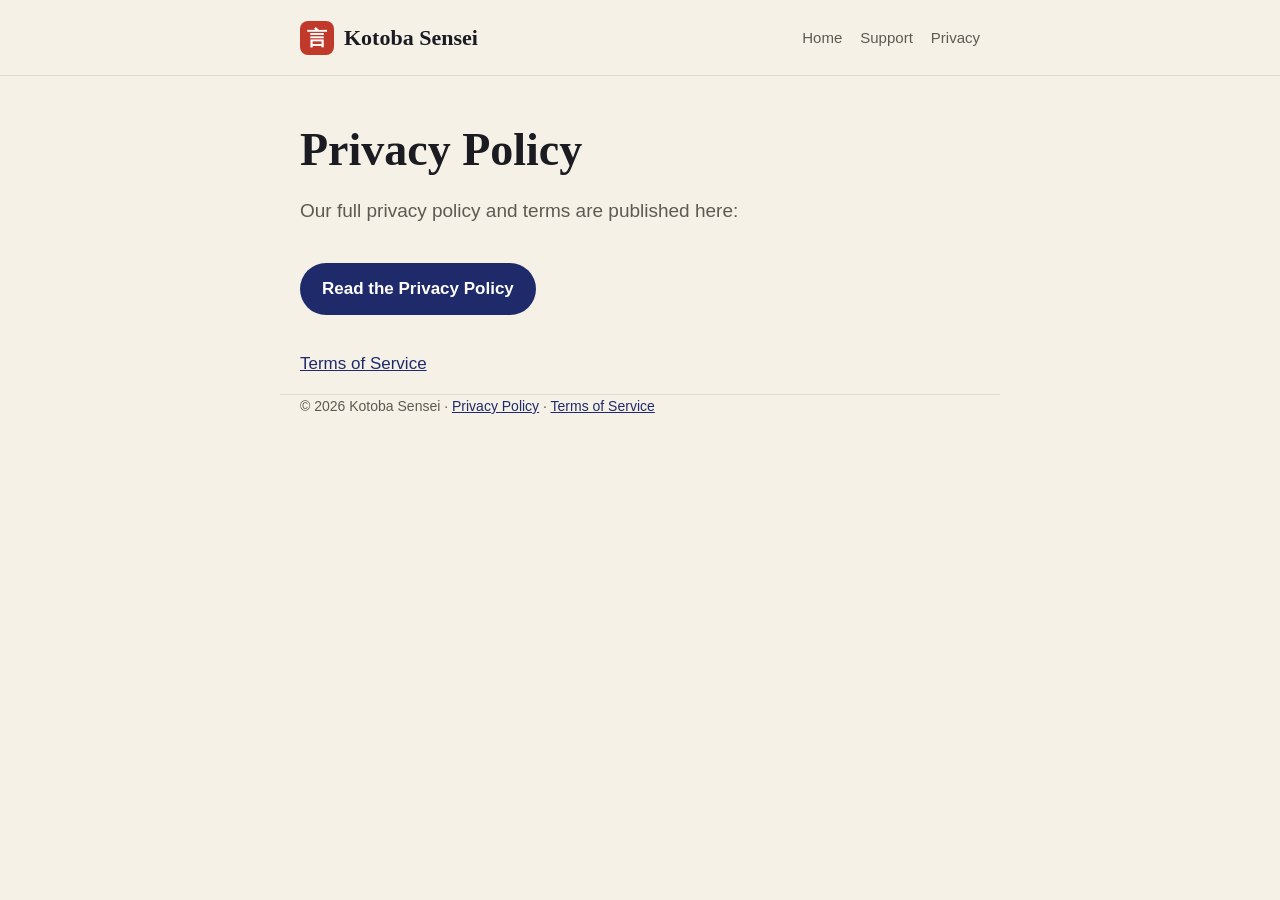
==== privacy.html @ 740f8235 "Add files via upload" ====
<!doctype html><html lang="en"><head><meta charset="utf-8"><meta name="viewport" content="width=device-width,initial-scale=1"><title>Privacy – Kotoba Sensei</title><meta name="description" content="Privacy policy for Kotoba Sensei."><link rel="stylesheet" href="style.css"></head><body><header><div class="wrap"><a class="brand" href="/"><span class="stamp">言</span>Kotoba Sensei</a><nav><a href="/">Home</a><a href="support.html">Support</a><a href="privacy.html">Privacy</a></nav></div></header><main class="wrap">
<h1>Privacy Policy</h1>
<p class="lead">Our full privacy policy and terms are published here:</p>
<p><a class="btn" href="https://o7highnote.github.io/kotoba-privacy/">Read the Privacy Policy</a></p>
<p><a href="https://o7highnote.github.io/kotoba-privacy/terms.html">Terms of Service</a></p>
</main><footer class="wrap">&copy; 2026 Kotoba Sensei &middot; <a href="privacy.html">Privacy Policy</a> &middot; <a href="https://o7highnote.github.io/kotoba-privacy/terms.html">Terms of Service</a></footer></body></html>
---- style.css ----
:root{--bg:#f6f1e7;--card:#fffdf8;--ink:#1b1b22;--ink2:#5d5a52;--line:#e2d9c6;--accent:#c0392b;--navy:#1f2a6b}
@media(prefers-color-scheme:dark){:root{--bg:#17161a;--card:#201f24;--ink:#f3eee2;--ink2:#a9a498;--line:#34322f;--accent:#e2574a;--navy:#8e9bff}}
*{box-sizing:border-box}body{margin:0;background:var(--bg);color:var(--ink);font:17px/1.6 -apple-system,BlinkMacSystemFont,"Segoe UI",Roboto,sans-serif}
.wrap{max-width:720px;margin:0 auto;padding:0 20px}
header{padding:20px 0;border-bottom:1px solid var(--line)}header .wrap{display:flex;align-items:center;justify-content:space-between;gap:12px;flex-wrap:wrap}
.brand{display:flex;align-items:center;gap:10px;font-family:Georgia,"Times New Roman",serif;font-weight:700;font-size:22px;color:var(--ink);text-decoration:none}
.stamp{width:34px;height:34px;border-radius:8px;background:var(--accent);color:#fff;display:grid;place-items:center;font-size:20px}
nav a{color:var(--ink2);text-decoration:none;margin-left:18px;font-size:15px}nav a:hover{color:var(--ink)}
h1{font-family:Georgia,serif;font-size:clamp(32px,6vw,46px);line-height:1.15;margin:48px 0 12px}h2{font-family:Georgia,serif;margin:36px 0 8px}
.lead{color:var(--ink2);font-size:19px}
.btn{display:inline-block;background:var(--navy);color:#fff;padding:12px 22px;border-radius:999px;text-decoration:none;font-weight:600;margin:18px 0}
.grid{display:grid;grid-template-columns:repeat(auto-fit,minmax(200px,1fr));gap:14px;margin:24px 0}
.card{background:var(--card);border:1px solid var(--line);border-radius:16px;padding:16px 18px}.card b{display:block;margin-bottom:4px}
a{color:var(--navy)}footer{margin:64px 0 32px;padding-top:20px;border-top:1px solid var(--line);color:var(--ink2);font-size:14px}
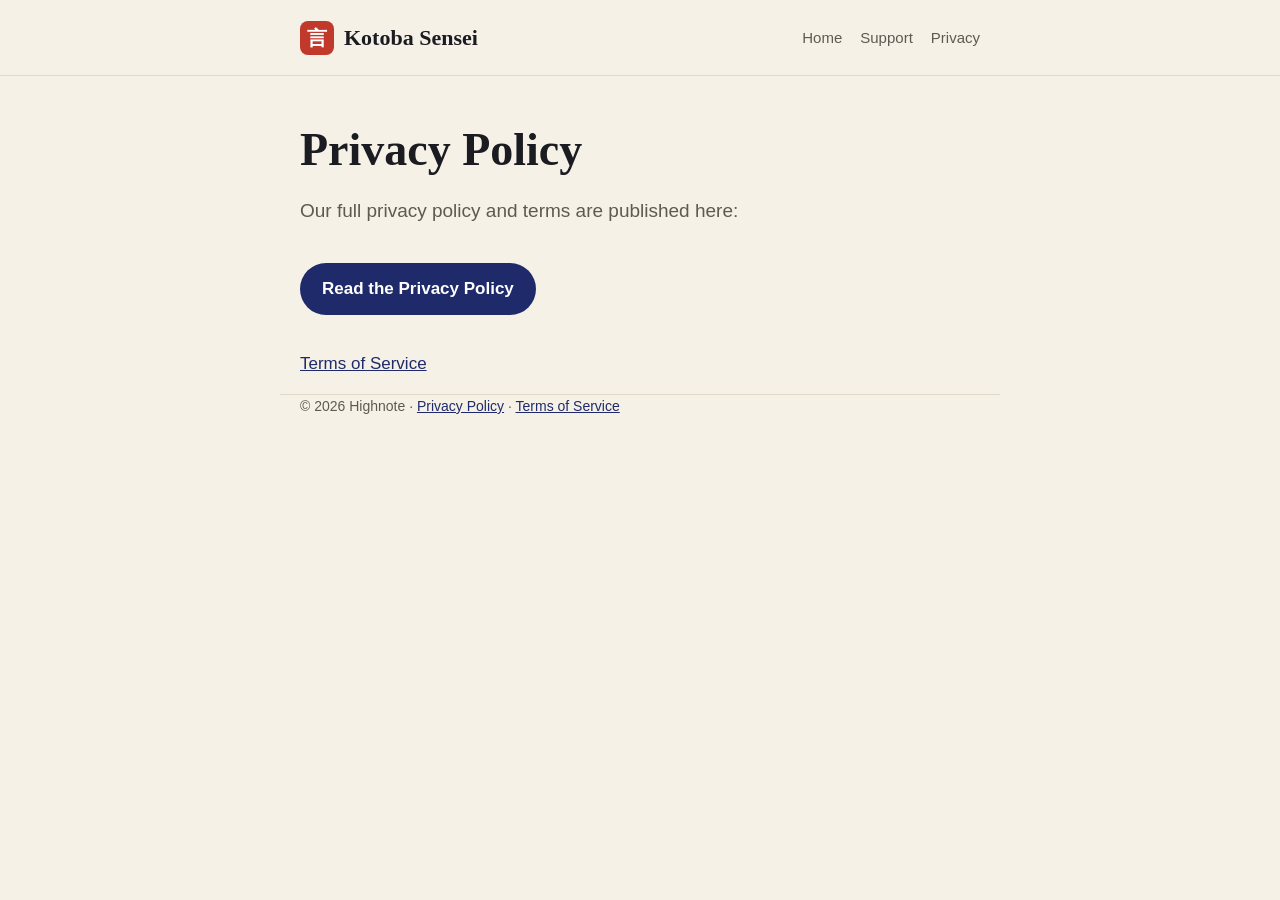
==== commit 59f235b5: "Update privacy.html" ====
--- a/privacy.html
+++ b/privacy.html
@@ -3,4 +3,4 @@
 <p class="lead">Our full privacy policy and terms are published here:</p>
 <p><a class="btn" href="https://o7highnote.github.io/kotoba-privacy/">Read the Privacy Policy</a></p>
 <p><a href="https://o7highnote.github.io/kotoba-privacy/terms.html">Terms of Service</a></p>
-</main><footer class="wrap">&copy; 2026 Kotoba Sensei &middot; <a href="privacy.html">Privacy Policy</a> &middot; <a href="https://o7highnote.github.io/kotoba-privacy/terms.html">Terms of Service</a></footer></body></html>
+</main><footer class="wrap">&copy; 2026 Highnote &middot; <a href="privacy.html">Privacy Policy</a> &middot; <a href="https://o7highnote.github.io/kotoba-privacy/terms.html">Terms of Service</a></footer></body></html>
